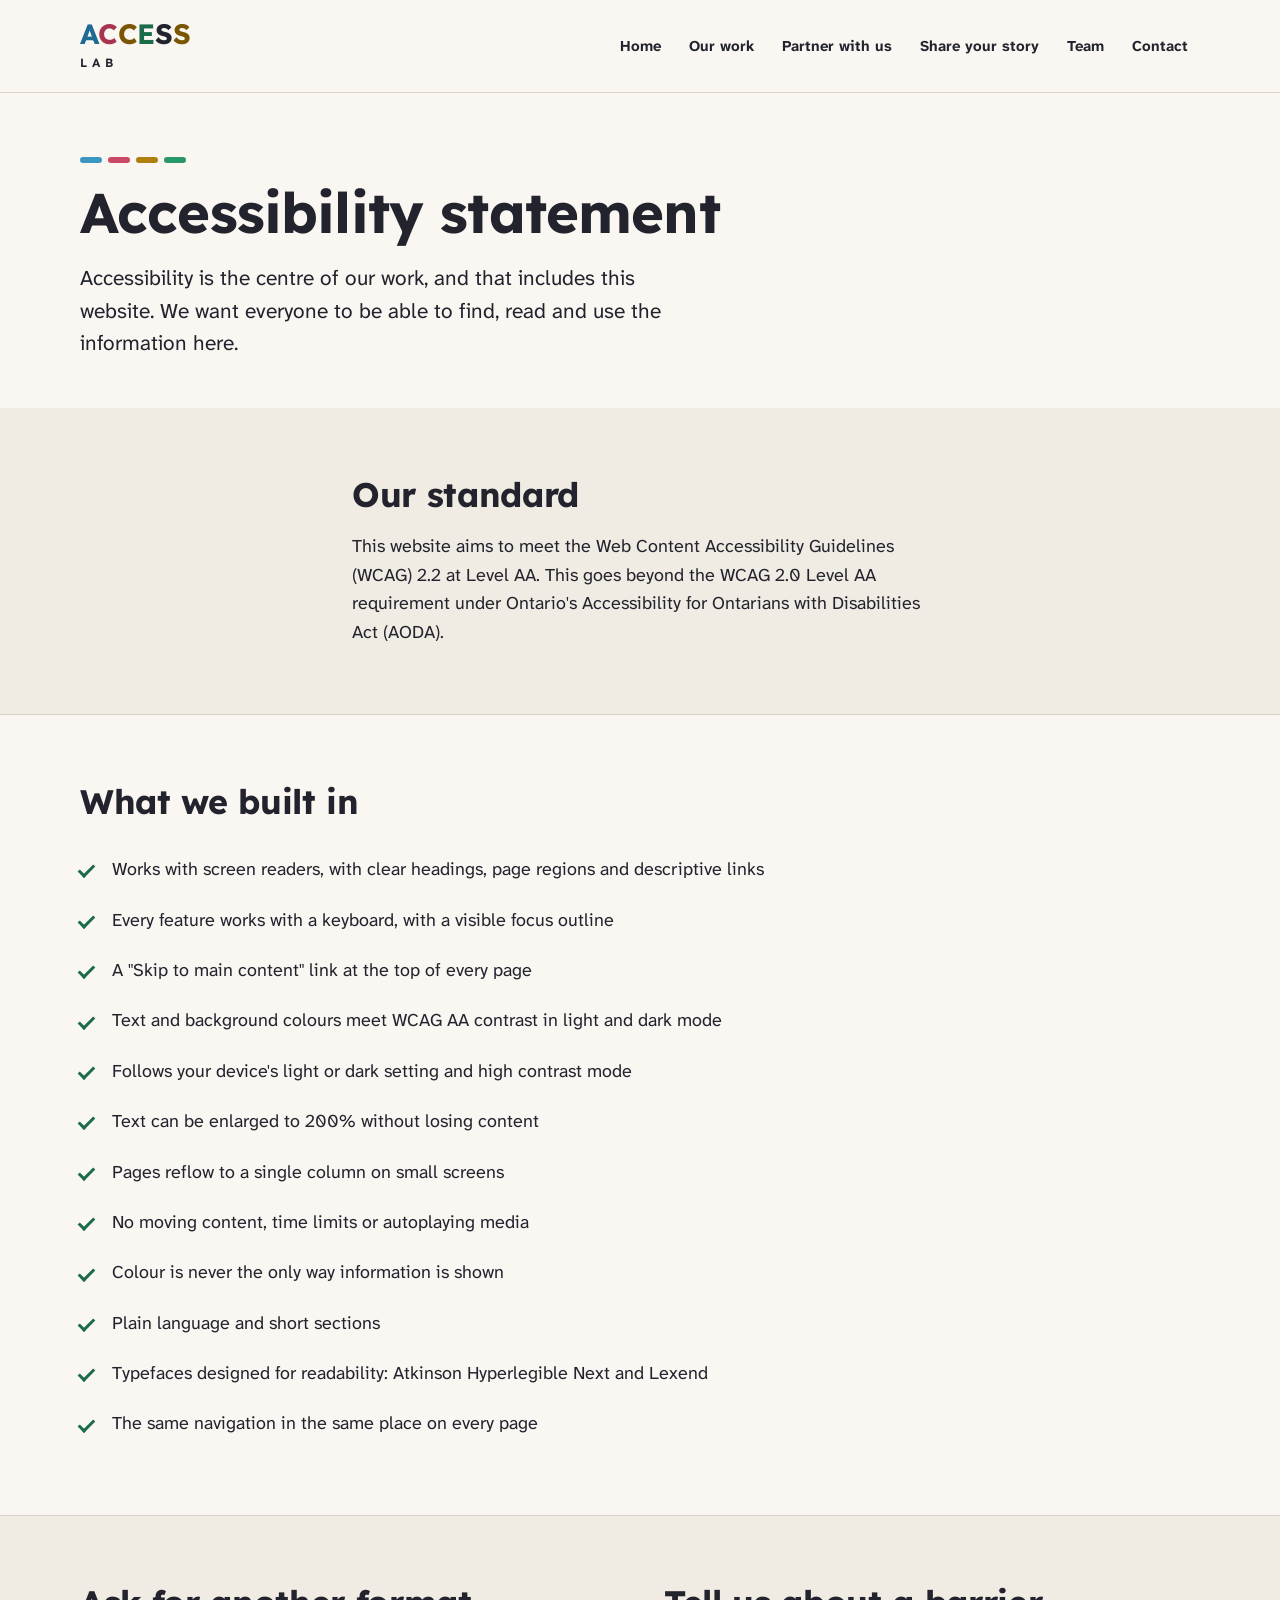
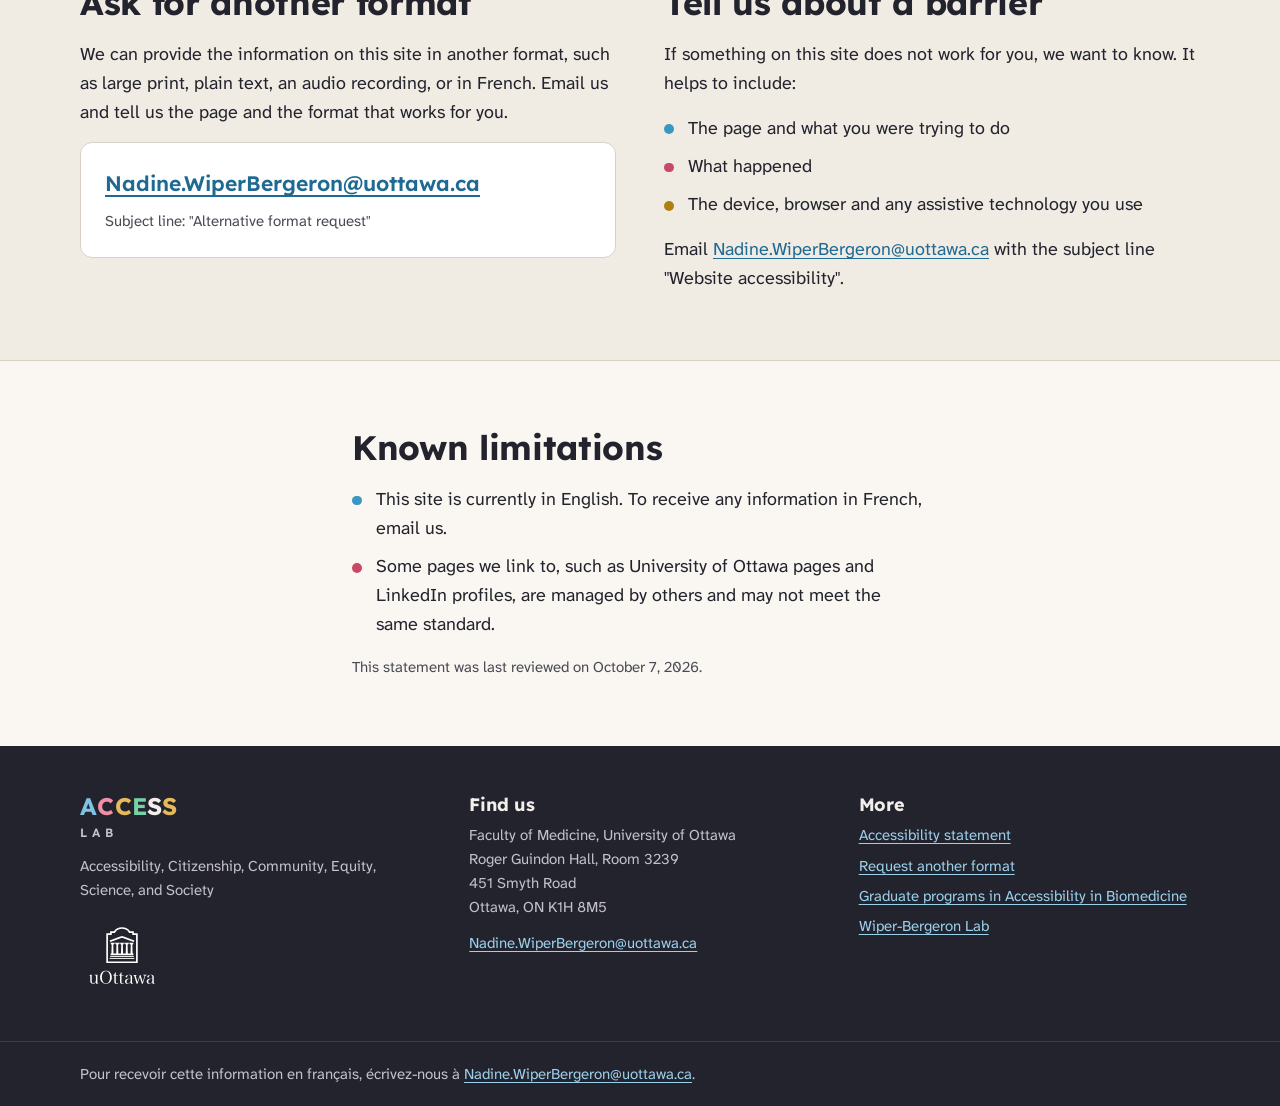
==== accessibility.html @ d4164652 "Add files via upload" ====
<!doctype html>
<html lang="en">
<head>
<meta charset="utf-8">
<meta name="viewport" content="width=device-width, initial-scale=1, viewport-fit=cover">
<title>Accessibility statement | ACCESS Lab</title>
<meta name="description" content="How the ACCESS Lab website is built for accessibility, how to ask for another format, and how to report a barrier.">
<meta name="color-scheme" content="light dark">
<link rel="icon" href="assets/favicon.svg" type="image/svg+xml">
<link rel="preconnect" href="https://fonts.googleapis.com">
<link rel="preconnect" href="https://fonts.gstatic.com" crossorigin>
<link rel="stylesheet" href="https://fonts.googleapis.com/css2?family=Atkinson+Hyperlegible+Next:ital,wght@0,400;0,700;1,400&amp;family=Lexend:wght@600;700&amp;display=swap">
<link rel="stylesheet" href="assets/site.css">
</head>
<body>
<a class="skip-link" href="#main">Skip to main content</a>
<header class="site-header">
  <div class="frame">
    <a class="brand" href="./"><span class="brand-word" aria-hidden="true"><span class="l-a">A</span><span class="l-c1">C</span><span class="l-c2">C</span><span class="l-e">E</span><span class="l-s1">S</span><span class="l-s2">S</span></span><span class="brand-sub" aria-hidden="true">LAB</span><span class="sr-only">ACCESS Lab home</span></a>
    <nav class="site-nav" aria-label="Main">
      <ul>
        <li><a href="./">Home</a></li>
        <li><a href="our-work.html">Our work</a></li>
        <li><a href="partner-with-us.html">Partner with us</a></li>
        <li><a href="share-your-story.html">Share your story</a></li>
        <li><a href="team.html">Team</a></li>
        <li><a href="contact.html">Contact</a></li>
      </ul>
    </nav>
  </div>
</header>
<main id="main" tabindex="-1">
<div class="page-intro">
  <div class="frame">
    <div class="shape-row" aria-hidden="true"><span class="s1"></span><span class="s2"></span><span class="s3"></span><span class="s4"></span></div>
    <h1>Accessibility statement</h1>
    <p class="lead">Accessibility is the centre of our work, and that includes this website. We want everyone to be able to find, read and use the information here.</p>
  </div>
</div>

<section class="section section-tint" aria-labelledby="standard-title">
  <div class="frame prose stack">
    <h2 id="standard-title">Our standard</h2>
    <p>This website aims to meet the Web Content Accessibility Guidelines (WCAG) 2.2 at Level AA. This goes beyond the WCAG 2.0 Level AA requirement under Ontario's Accessibility for Ontarians with Disabilities Act (AODA).</p>
  </div>
</section>

<section class="section" aria-labelledby="built-title">
  <div class="frame">
    <div class="section-head"><h2 id="built-title">What we built in</h2></div>
    <ul class="checks cols-2">
      <li>Works with screen readers, with clear headings, page regions and descriptive links</li>
      <li>Every feature works with a keyboard, with a visible focus outline</li>
      <li>A "Skip to main content" link at the top of every page</li>
      <li>Text and background colours meet WCAG AA contrast in light and dark mode</li>
      <li>Follows your device's light or dark setting and high contrast mode</li>
      <li>Text can be enlarged to 200% without losing content</li>
      <li>Pages reflow to a single column on small screens</li>
      <li>No moving content, time limits or autoplaying media</li>
      <li>Colour is never the only way information is shown</li>
      <li>Plain language and short sections</li>
      <li>Typefaces designed for readability: Atkinson Hyperlegible Next and Lexend</li>
      <li>The same navigation in the same place on every page</li>
    </ul>
  </div>
</section>

<section class="section section-tint" id="formats" aria-labelledby="formats-title" tabindex="-1">
  <div class="frame split">
    <div class="stack">
      <h2 id="formats-title">Ask for another format</h2>
      <p>We can provide the information on this site in another format, such as large print, plain text, an audio recording, or in French. Email us and tell us the page and the format that works for you.</p>
      <div class="contact-box">
        <p class="email"><a href="mailto:Nadine.WiperBergeron@uottawa.ca?subject=Alternative%20format%20request">Nadine.WiperBergeron@uottawa.ca</a></p>
        <p class="note">Subject line: "Alternative format request"</p>
      </div>
    </div>
    <div class="stack">
      <h2 id="barrier-title">Tell us about a barrier</h2>
      <p>If something on this site does not work for you, we want to know. It helps to include:</p>
      <ul class="dots">
        <li>The page and what you were trying to do</li>
        <li>What happened</li>
        <li>The device, browser and any assistive technology you use</li>
      </ul>
      <p>Email <a href="mailto:Nadine.WiperBergeron@uottawa.ca?subject=Website%20accessibility">Nadine.WiperBergeron@uottawa.ca</a> with the subject line "Website accessibility".</p>
    </div>
  </div>
</section>

<section class="section" aria-labelledby="limits-title">
  <div class="frame prose stack">
    <h2 id="limits-title">Known limitations</h2>
    <ul class="dots">
      <li>This site is currently in English. To receive any information in French, email us.</li>
      <li>Some pages we link to, such as University of Ottawa pages and LinkedIn profiles, are managed by others and may not meet the same standard.</li>
    </ul>
    <p class="note">This statement was last reviewed on October 7, 2026.</p>
  </div>
</section>
</main>
<footer class="site-footer">
  <div class="frame">
    <div class="footer-brand">
      <p class="brand" style="padding:0"><span class="brand-word" aria-hidden="true"><span class="l-a">A</span><span class="l-c1">C</span><span class="l-c2">C</span><span class="l-e">E</span><span class="l-s1">S</span><span class="l-s2">S</span></span><span class="brand-sub" aria-hidden="true">LAB</span><span class="sr-only">ACCESS Lab</span></p>
      <p style="margin-top:0.75rem">Accessibility, Citizenship, Community, Equity, Science, and Society</p>
      <img class="footer-logo" src="assets/uottawa-white.svg" alt="University of Ottawa" width="84" height="75">
    </div>
    <div>
      <h2>Find us</h2>
      <address>
        Faculty of Medicine, University of Ottawa<br>
        Roger Guindon Hall, Room 3239<br>
        451 Smyth Road<br>
        Ottawa, ON K1H 8M5
      </address>
      <p style="margin-top:0.75rem"><a href="mailto:Nadine.WiperBergeron@uottawa.ca">Nadine.WiperBergeron@uottawa.ca</a></p>
    </div>
    <nav aria-label="Footer">
      <h2>More</h2>
      <ul>
        <li><a href="accessibility.html">Accessibility statement</a></li>
        <li><a href="accessibility.html#formats">Request another format</a></li>
        <li><a href="https://www.uottawa.ca/faculty-medicine/graduate-postdoctoral/our-programs/accessibility-biomedicine">Graduate programs in Accessibility in Biomedicine</a></li>
        <li><a href="https://www.wiper-bergeronlab.com/">Wiper-Bergeron Lab</a></li>
      </ul>
    </nav>
  </div>
  <div class="footer-bottom">
    <div class="frame">
      <p lang="fr">Pour recevoir cette information en français, écrivez-nous à <a href="mailto:Nadine.WiperBergeron@uottawa.ca">Nadine.WiperBergeron@uottawa.ca</a>.</p>
    </div>
  </div>
</footer>
</body>
</html>
---- assets/site.css ----
/* ACCESS Lab website
   Layout: one readable column (about 65 characters) inside a wide frame; pathway cards and the
   multicoloured "community quilt" carry the identity. Colours follow the ACCESS Lab brochures.
   Every text colour below passes WCAG 2.2 AA (4.5:1) on every background it is used on, in both themes. */

:root {
  /* surfaces */
  --bg: #FAF7F2;
  --surface: #FFFFFF;
  --tint: #F1ECE3;
  --line: #D9D1C4;
  /* text */
  --ink: #23232E;
  --muted: #4A4A55;
  /* text-safe accents, one per ACCESS colour */
  --blue: #1F6A93;
  --pink: #A8344F;
  --gold: #7A5604;
  --green: #1C6B4B;
  /* decorative fills (shapes only, never text) */
  --c-blue: #3A97C2;
  --c-pink: #C84866;
  --c-gold: #B0800E;
  --c-green: #289868;
  --c-ink: #2A2A36;
  /* interaction */
  --link: #1F6A93;
  --link-hover: #154C6B;
  --focus: #1F6A93;
  --btn-bg: #1F6A93;
  --btn-ink: #FFFFFF;
  /* footer stays dark in both themes */
  --footer-bg: #23232E;
  --footer-ink: #F2EFEA;
  --footer-muted: #C4C1CB;
  --footer-link: #9AD0EA;

  --font-display: "Lexend", "Atkinson Hyperlegible Next", system-ui, -apple-system, "Segoe UI", sans-serif;
  --font-body: "Atkinson Hyperlegible Next", "Atkinson Hyperlegible", system-ui, -apple-system, "Segoe UI", sans-serif;

  --step--1: 0.9375rem;
  --step-0: 1.125rem;
  --step-1: 1.3125rem;
  --step-2: 1.625rem;
  --step-3: 2.125rem;
  --step-4: clamp(2.375rem, 1.6rem + 3.2vw, 3.5rem);

  --radius: 12px;
  --gutter: clamp(1rem, 0.6rem + 2vw, 2rem);
  --measure: 40rem;
  --frame: 74rem;
}

@media (prefers-color-scheme: dark) {
  :root:not([data-theme="light"]) {
    --bg: #16161D; --surface: #20202A; --tint: #282833; --line: #3D3D4A;
    --ink: #F2EFEA; --muted: #C4C1CB;
    --blue: #7FC3E3; --pink: #F28EA5; --gold: #E6B95A; --green: #74D3A6;
    --c-blue: #3A97C2; --c-pink: #D9607D; --c-gold: #C9951C; --c-green: #2FA874; --c-ink: #D9D6E0;
    --link: #7FC3E3; --link-hover: #B5DEF0; --focus: #7FC3E3;
    --btn-bg: #7FC3E3; --btn-ink: #16161D;
    --footer-bg: #0F0F14;
    color-scheme: dark;
  }
}
:root[data-theme="dark"] {
  --bg: #16161D; --surface: #20202A; --tint: #282833; --line: #3D3D4A;
  --ink: #F2EFEA; --muted: #C4C1CB;
  --blue: #7FC3E3; --pink: #F28EA5; --gold: #E6B95A; --green: #74D3A6;
  --c-blue: #3A97C2; --c-pink: #D9607D; --c-gold: #C9951C; --c-green: #2FA874; --c-ink: #D9D6E0;
  --link: #7FC3E3; --link-hover: #B5DEF0; --focus: #7FC3E3;
  --btn-bg: #7FC3E3; --btn-ink: #16161D;
  --footer-bg: #0F0F14;
  color-scheme: dark;
}

*, *::before, *::after { box-sizing: border-box; }
html { -webkit-text-size-adjust: 100%; text-size-adjust: 100%; }
body {
  overflow-wrap: break-word;
  margin: 0;
  background: var(--bg);
  color: var(--ink);
  font-family: var(--font-body);
  font-size: var(--step-0);
  line-height: 1.6;
}
img, svg { max-width: 100%; }
img { height: auto; }

h1, h2, h3 {
  font-family: var(--font-display);
  line-height: 1.2;
  text-wrap: balance;
  margin: 0;
  color: var(--ink);
}
h1 { font-size: var(--step-4); font-weight: 700; letter-spacing: -0.015em; }
h2 { font-size: var(--step-3); font-weight: 700; letter-spacing: -0.01em; }
h3 { font-size: var(--step-1); font-weight: 600; }
p, li, dd { text-wrap: pretty; }
p { margin: 0; }

a { color: var(--link); text-decoration-thickness: 0.08em; text-underline-offset: 0.18em; }
a:hover { color: var(--link-hover); text-decoration-thickness: 0.14em; }
:focus-visible {
  outline: 3px solid var(--focus);
  outline-offset: 3px;
  border-radius: 4px;
}

.sr-only {
  position: absolute !important; width: 1px; height: 1px; padding: 0; margin: -1px;
  overflow: hidden; clip: rect(0 0 0 0); white-space: nowrap; border: 0;
}
.skip-link {
  position: absolute; left: var(--gutter); top: -100px; z-index: 10;
  background: var(--btn-bg); color: var(--btn-ink);
  padding: 0.75rem 1rem; border-radius: 8px; font-weight: 700; text-decoration: none;
}
.skip-link:focus { top: 0.75rem; }

.frame { max-width: var(--frame); margin-inline: auto; padding-inline: var(--gutter); }
.prose { max-width: var(--measure); }
.stack { display: flex; flex-direction: column; gap: 1rem; }
.stack-lg { display: flex; flex-direction: column; gap: 1.75rem; }

/* ---------- header ---------- */
.site-header { border-bottom: 1px solid var(--line); background: var(--bg); }
.site-header .frame {
  display: flex; flex-wrap: wrap; align-items: center; justify-content: space-between;
  gap: 0.75rem 2rem; padding-block: 1rem;
}
.brand {
  display: inline-flex; flex-direction: column; text-decoration: none; color: var(--ink);
  padding: 0.25rem 0;
}
.brand-word { font-family: var(--font-display); font-weight: 700; font-size: 1.75rem; line-height: 1; letter-spacing: 0.01em; }
.brand-sub { font-family: var(--font-display); font-weight: 600; font-size: 0.75rem; letter-spacing: 0.42em; margin-top: 0.3rem; }
.l-a { color: var(--blue); } .l-c1 { color: var(--pink); } .l-c2 { color: var(--gold); }
.l-e { color: var(--green); } .l-s1 { color: var(--ink); } .l-s2 { color: var(--gold); }

.site-nav ul { list-style: none; margin: 0; padding: 0; display: flex; flex-wrap: wrap; gap: 0.25rem 0.25rem; }
.site-nav a {
  display: inline-flex; align-items: center; min-height: 44px; padding: 0.25rem 0.75rem;
  border-radius: 8px; color: var(--ink); text-decoration: none; font-weight: 700; font-size: var(--step--1);
}
.site-nav a:hover { background: var(--tint); text-decoration: underline; }
.site-nav a[aria-current="page"] {
  text-decoration: underline; text-decoration-thickness: 3px; text-underline-offset: 0.45em;
  text-decoration-color: var(--blue);
}

/* ---------- page sections ---------- */
main { display: block; }
.section { padding-block: clamp(2.5rem, 1.8rem + 3vw, 4.5rem); }
.section + .section { border-top: 1px solid var(--line); }
.section-tint { background: var(--tint); }
.section-head { display: flex; flex-direction: column; gap: 0.75rem; margin-bottom: 2rem; max-width: var(--measure); }
.eyebrow {
  font-family: var(--font-display); font-size: var(--step--1); font-weight: 600;
  letter-spacing: 0.08em; text-transform: uppercase; color: var(--muted);
}
.lead { font-size: var(--step-1); line-height: 1.55; color: var(--ink); max-width: var(--measure); }

/* page intro for inner pages */
.page-intro { padding-block: clamp(2.5rem, 1.8rem + 3vw, 4rem) clamp(2rem, 1.5rem + 2vw, 3rem); }
.page-intro .frame { display: flex; flex-direction: column; gap: 1rem; }
.shape-row { display: flex; gap: 6px; }
.shape-row span { width: 22px; height: 6px; border-radius: 3px; }
.shape-row .s1 { background: var(--c-blue); } .shape-row .s2 { background: var(--c-pink); }
.shape-row .s3 { background: var(--c-gold); } .shape-row .s4 { background: var(--c-green); }

/* ---------- home hero ---------- */
.hero .frame {
  display: grid; grid-template-columns: minmax(0, 1.25fr) minmax(0, 1fr);
  align-items: center; gap: 2rem 3rem; padding-block: clamp(2.5rem, 1.5rem + 4vw, 5rem);
}
.hero-text { display: flex; flex-direction: column; gap: 1.25rem; min-width: 0; }
.quilt { width: 100%; max-width: 26rem; justify-self: end; }
.quilt .q-blue { fill: var(--c-blue); } .quilt .q-pink { fill: var(--c-pink); }
.quilt .q-gold { fill: var(--c-gold); } .quilt .q-green { fill: var(--c-green); }
.quilt .q-ink { fill: var(--c-ink); }
.quilt .q-ring-pink { fill: none; stroke: var(--c-pink); stroke-width: 10; }
.quilt .q-open { fill: none; stroke: var(--ink); stroke-width: 2; stroke-dasharray: 6 5; }
.quilt .q-plus { stroke: var(--ink); stroke-width: 2.4; stroke-linecap: round; }
@media (max-width: 52rem) {
  .hero .frame { grid-template-columns: minmax(0, 1fr); }
  .quilt { justify-self: start; max-width: 18rem; order: -1; }
}

/* ---------- buttons ---------- */
.actions { display: flex; flex-wrap: wrap; gap: 0.75rem; }
.btn {
  display: inline-flex; align-items: center; justify-content: center; min-height: 48px;
  padding: 0.6rem 1.25rem; border-radius: 10px; border: 2px solid var(--btn-bg);
  background: var(--btn-bg); color: var(--btn-ink); font-family: var(--font-display);
  font-weight: 600; font-size: var(--step-0); text-decoration: none; line-height: 1.2;
}
.btn:hover { color: var(--btn-ink); text-decoration: underline; }
.btn-secondary { background: transparent; color: var(--ink); border-color: var(--ink); }
.btn-secondary:hover { color: var(--ink); background: var(--tint); }

/* ---------- cards ---------- */
.cards { display: grid; grid-template-columns: repeat(auto-fit, minmax(min(100%, 19rem), 1fr)); gap: 1.25rem; }
.card {
  position: relative; display: flex; flex-direction: column; gap: 0.75rem;
  background: var(--surface); border: 1px solid var(--line); border-radius: var(--radius);
  padding: 1.5rem; min-width: 0;
}
.card .who { font-size: var(--step--1); font-weight: 700; color: var(--muted); }
.card h3 a { color: var(--ink); text-decoration: underline; text-decoration-color: var(--line); text-decoration-thickness: 2px; }
.card h3 a::after { content: ""; position: absolute; inset: 0; border-radius: var(--radius); }
.card:hover { border-color: var(--ink); }
.card:hover h3 a { text-decoration-color: currentColor; }
.card:focus-within { outline: 3px solid var(--focus); outline-offset: 3px; }
.card h3 a:focus-visible { outline: none; }
.card .go { margin-top: auto; font-weight: 700; color: var(--link); }
.mark { width: 28px; height: 28px; flex: none; }
.mark-blue { background: var(--c-blue); border-radius: 6px; }
.mark-pink { background: var(--c-pink); border-radius: 999px; }
.mark-gold { background: var(--c-gold); border-radius: 28px 0 0 0; }
.mark-green { background: var(--c-green); border-radius: 0 0 28px 28px; }
.mark-ink { border: 6px solid var(--c-ink); border-radius: 999px; }

/* feature list: shape + heading + text */
.features { list-style: none; margin: 0; padding: 0; display: grid; grid-template-columns: repeat(auto-fit, minmax(min(100%, 16rem), 1fr)); gap: 1.75rem 2rem; }
.features li { display: flex; flex-direction: column; gap: 0.6rem; min-width: 0; }
.features .mark { width: 22px; height: 22px; }
.features .mark-gold { border-radius: 22px 0 0 0; }
.features .mark-green { border-radius: 0 0 22px 22px; }
.features .mark-ink { border-width: 5px; }

/* simple bullet list with coloured dots */
.dots { list-style: none; margin: 0; padding: 0; display: flex; flex-direction: column; gap: 0.6rem; }
.dots li { position: relative; padding-left: 1.5rem; }
.dots li::before {
  content: ""; position: absolute; left: 0; top: 0.6em; width: 0.6rem; height: 0.6rem;
  border-radius: 999px; background: var(--c-blue);
}
.dots li:nth-child(5n+2)::before { background: var(--c-pink); }
.dots li:nth-child(5n+3)::before { background: var(--c-gold); }
.dots li:nth-child(5n+4)::before { background: var(--c-green); }
.dots li:nth-child(5n+5)::before { background: var(--c-ink); }
.cols-2 { columns: 2 18rem; column-gap: 2.5rem; }
.cols-2 li { break-inside: avoid; margin-bottom: 0.6rem; }

/* check list */
.checks { list-style: none; margin: 0; padding: 0; display: flex; flex-direction: column; gap: 0.75rem; }
.checks li { position: relative; padding-left: 2rem; }
.checks li::before {
  content: ""; position: absolute; left: 0.15rem; top: 0.35em; width: 0.55rem; height: 1rem;
  border: solid var(--green); border-width: 0 3px 3px 0; transform: rotate(45deg);
}

/* numbered steps: a real sequence */
.steps { list-style: none; counter-reset: step; margin: 0; padding: 0; display: flex; flex-direction: column; gap: 0; max-width: var(--measure); }
.steps li { counter-increment: step; position: relative; padding: 0 0 1.75rem 3.5rem; }
.steps li::before {
  content: counter(step); position: absolute; left: 0; top: 0; width: 2.25rem; height: 2.25rem;
  border-radius: 999px; background: var(--surface); border: 3px solid var(--green); color: var(--ink);
  font-family: var(--font-display); font-weight: 700; display: grid; place-items: center; font-size: 1rem;
}
.steps li:not(:last-child)::after {
  content: ""; position: absolute; left: calc(1.125rem - 1px); top: 2.5rem; bottom: 0.25rem; width: 2px; background: var(--line);
}
.steps h3 { font-size: var(--step-1); margin-bottom: 0.35rem; }

/* ACCESS acronym */
.acronym { list-style: none; margin: 0; padding: 0; display: grid; grid-template-columns: repeat(auto-fit, minmax(min(100%, 10.5rem), 1fr)); gap: 0.75rem; }
.acronym li {
  background: var(--surface); border: 1px solid var(--line); border-radius: var(--radius);
  padding: 1rem 1.1rem; font-family: var(--font-display); font-weight: 600; font-size: var(--step-0);
}
.acronym b { display: block; font-size: 2.25rem; line-height: 1; margin-bottom: 0.35rem; font-weight: 700; }

/* callout */
.callout {
  background: var(--surface); border: 2px solid var(--ink); border-radius: var(--radius);
  padding: clamp(1.5rem, 1rem + 2vw, 2.5rem); display: grid; gap: 1rem 2.5rem;
  grid-template-columns: minmax(0, 1.4fr) minmax(0, 1fr); align-items: center;
}
.callout .stack { min-width: 0; }
@media (max-width: 52rem) { .callout { grid-template-columns: minmax(0, 1fr); } }
.pill {
  align-self: flex-start; display: inline-block; padding: 0.3rem 0.8rem; border-radius: 999px;
  background: var(--tint); color: var(--ink); font-weight: 700; font-size: var(--step--1);
  border: 1px solid var(--line);
}

/* at-a-glance definition list */
.glance { margin: 0; display: grid; grid-template-columns: max-content minmax(0, 1fr); gap: 0; border-top: 1px solid var(--line); }
.glance dt, .glance dd { padding: 0.8rem 0; border-bottom: 1px solid var(--line); margin: 0; }
.glance dt { font-weight: 700; padding-right: 1.5rem; color: var(--ink); }
@media (max-width: 30rem) {
  .glance { grid-template-columns: minmax(0, 1fr); }
  .glance dt { border-bottom: 0; padding-bottom: 0; }
}

/* quote */
.quote { margin: 0; font-family: var(--font-display); font-weight: 600; font-size: var(--step-2); line-height: 1.3; max-width: 32rem; }
.quote p::before { content: "\201C"; color: var(--gold); }
.quote p::after { content: "\201D"; color: var(--gold); }

/* contact block */
.contact-box {
  background: var(--surface); border: 1px solid var(--line); border-radius: var(--radius);
  padding: 1.5rem; display: flex; flex-direction: column; gap: 0.5rem; max-width: var(--measure);
}
.email { font-family: var(--font-display); font-weight: 600; font-size: var(--step-1); overflow-wrap: anywhere; }
.note { font-size: var(--step--1); color: var(--muted); }
address { font-style: normal; }

/* on-this-page nav */
.toc { background: var(--tint); border-radius: var(--radius); padding: 1.25rem 1.5rem; max-width: var(--measure); }
.toc h2 { font-size: var(--step-0); margin-bottom: 0.5rem; }
.toc ul { margin: 0; padding-left: 1.25rem; display: flex; flex-direction: column; gap: 0.25rem; }

/* two column section body */
.split { display: grid; grid-template-columns: minmax(0, 1fr) minmax(0, 1fr); gap: 2rem 3rem; align-items: start; }
@media (max-width: 52rem) { .split { grid-template-columns: minmax(0, 1fr); } }

/* team */
.people { list-style: none; margin: 0; padding: 0; display: flex; flex-direction: column; gap: 2.5rem; }
.person { display: grid; grid-template-columns: 9rem minmax(0, 1fr); gap: 1.5rem 2rem; align-items: start; }
.person .photo {
  width: 9rem; aspect-ratio: 1; border-radius: 999px; display: grid; place-items: center;
  font-family: var(--font-display); font-weight: 700; font-size: 2.25rem; color: #FFFFFF; max-width: 100%;
}
.person .photo.p-blue { background: #1F6A93; } .person .photo.p-pink { background: #A8344F; } .person .photo.p-green { background: #1C6B4B; }
.person .role { font-weight: 700; color: var(--muted); }
@media (max-width: 36rem) { .person { grid-template-columns: minmax(0, 1fr); } .person .photo { width: 6.5rem; font-size: 1.75rem; } }

/* ---------- footer ---------- */
.site-footer { background: var(--footer-bg); color: var(--footer-ink); margin-top: 0; }
.site-footer .frame { padding-block: 3rem; display: grid; grid-template-columns: repeat(auto-fit, minmax(min(100%, 15rem), 1fr)); gap: 2rem 3rem; }
.site-footer a { color: var(--footer-link); }
.site-footer a:hover { color: #FFFFFF; }
.site-footer :focus-visible { outline-color: var(--footer-link); }
.site-footer h2 { font-size: var(--step-0); color: var(--footer-ink); margin-bottom: 0.5rem; }
.site-footer p, .site-footer address { color: var(--footer-muted); font-size: var(--step--1); line-height: 1.6; }
.site-footer ul { list-style: none; margin: 0; padding: 0; display: flex; flex-direction: column; gap: 0.4rem; font-size: var(--step--1); }
.footer-brand .brand-word { font-size: 1.5rem; }
.footer-brand .l-s1 { color: #F2EFEA; }
.footer-brand .l-a { color: #7FC3E3; } .footer-brand .l-c1 { color: #F28EA5; } .footer-brand .l-c2, .footer-brand .l-s2 { color: #E6B95A; } .footer-brand .l-e { color: #74D3A6; }
.footer-logo { width: 84px; height: auto; display: block; margin-top: 1rem; }
.footer-bottom { border-top: 1px solid #3D3D4A; }
.footer-bottom .frame { padding-block: 1.25rem; display: block; }

/* ---------- user preferences ---------- */
@media (prefers-reduced-motion: reduce) {
  *, *::before, *::after { transition: none !important; animation: none !important; scroll-behavior: auto !important; }
}
@media (forced-colors: active) {
  .card, .callout, .contact-box, .acronym li, .btn { border: 2px solid CanvasText; }
  .mark, .shape-row, .quilt, .dots li::before { forced-color-adjust: auto; }
  .site-nav a[aria-current="page"] { text-decoration-color: CanvasText; }
}
@media print {
  .site-nav, .skip-link, .quilt, .actions { display: none !important; }
  body { background: #FFFFFF; color: #000000; }
  a[href^="http"]::after { content: " (" attr(href) ")"; font-size: 0.85em; }
}

/* sections and main that receive focus from skip and in-page links show no ring */
[tabindex="-1"]:focus { outline: none; }
/* five-item lists sit 3 + 2 instead of leaving one alone on a row */
.features.five { grid-template-columns: repeat(auto-fit, minmax(min(100%, 19rem), 1fr)); }
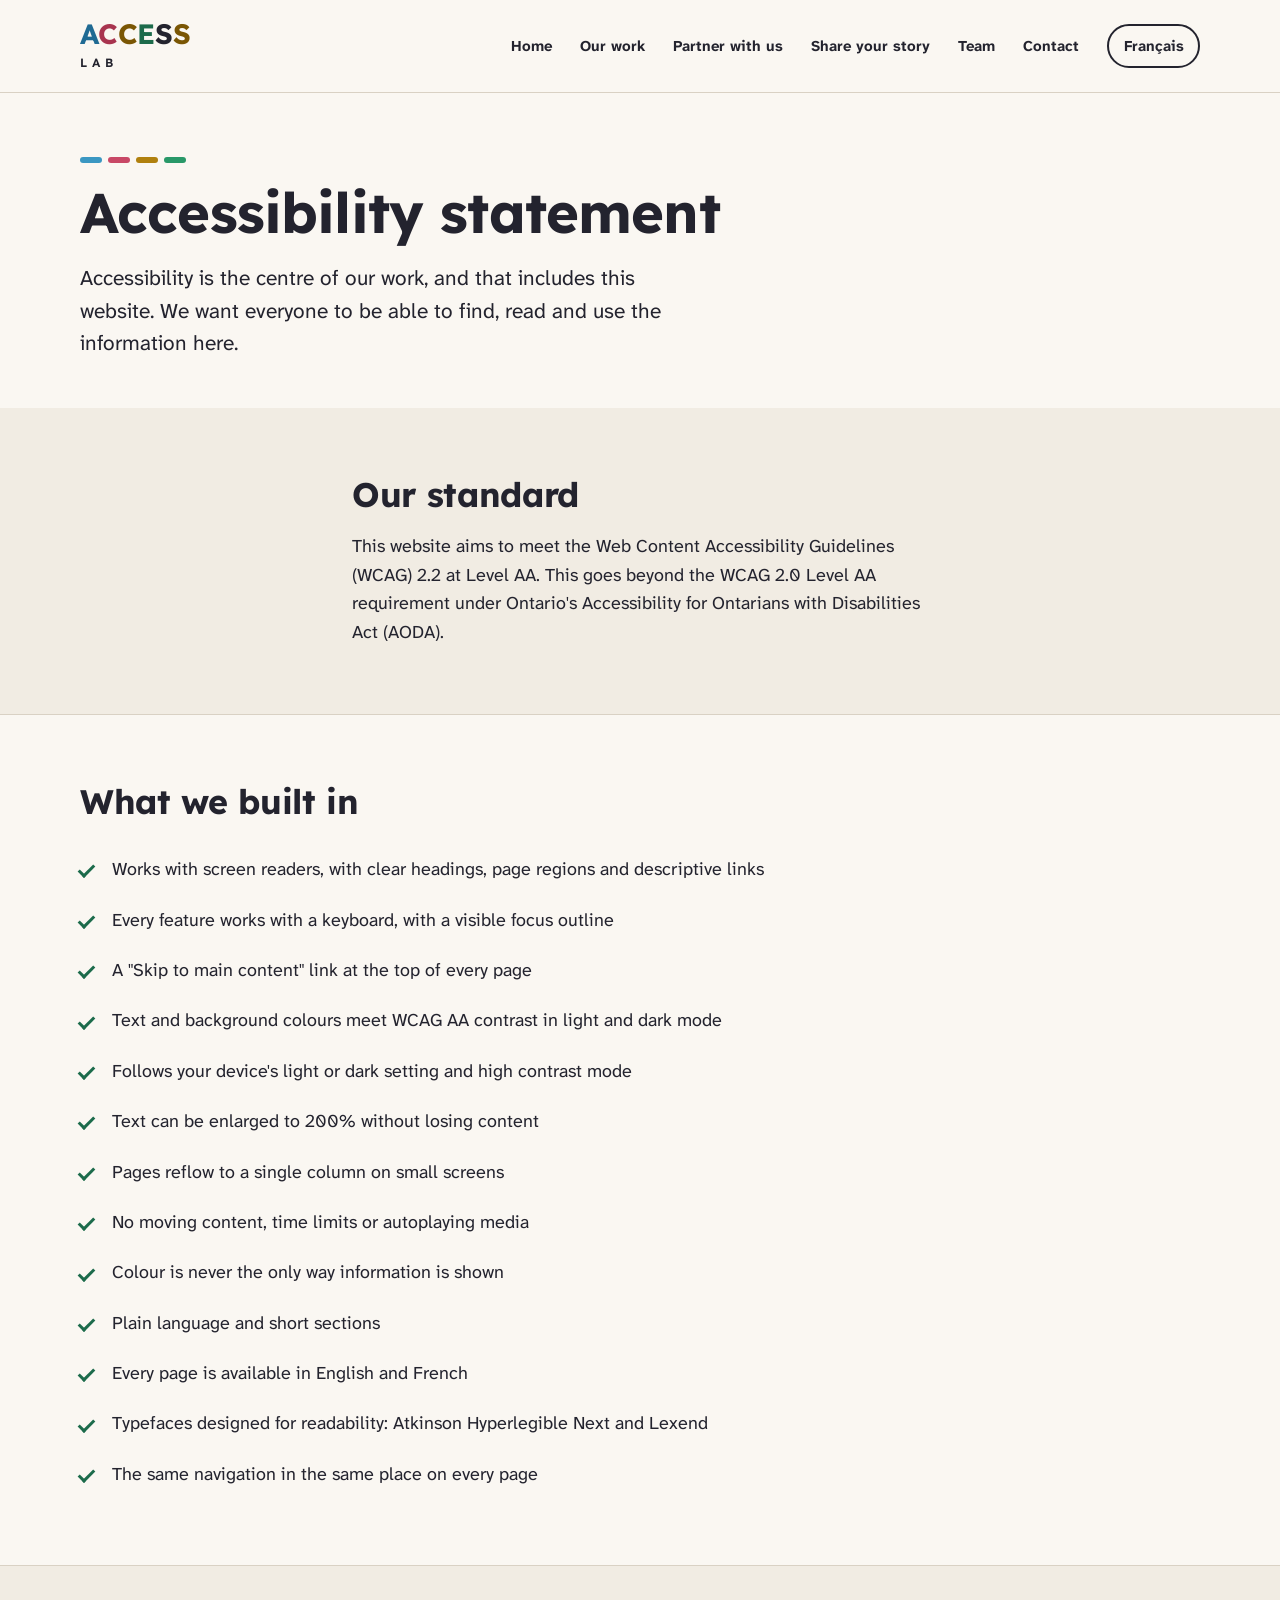
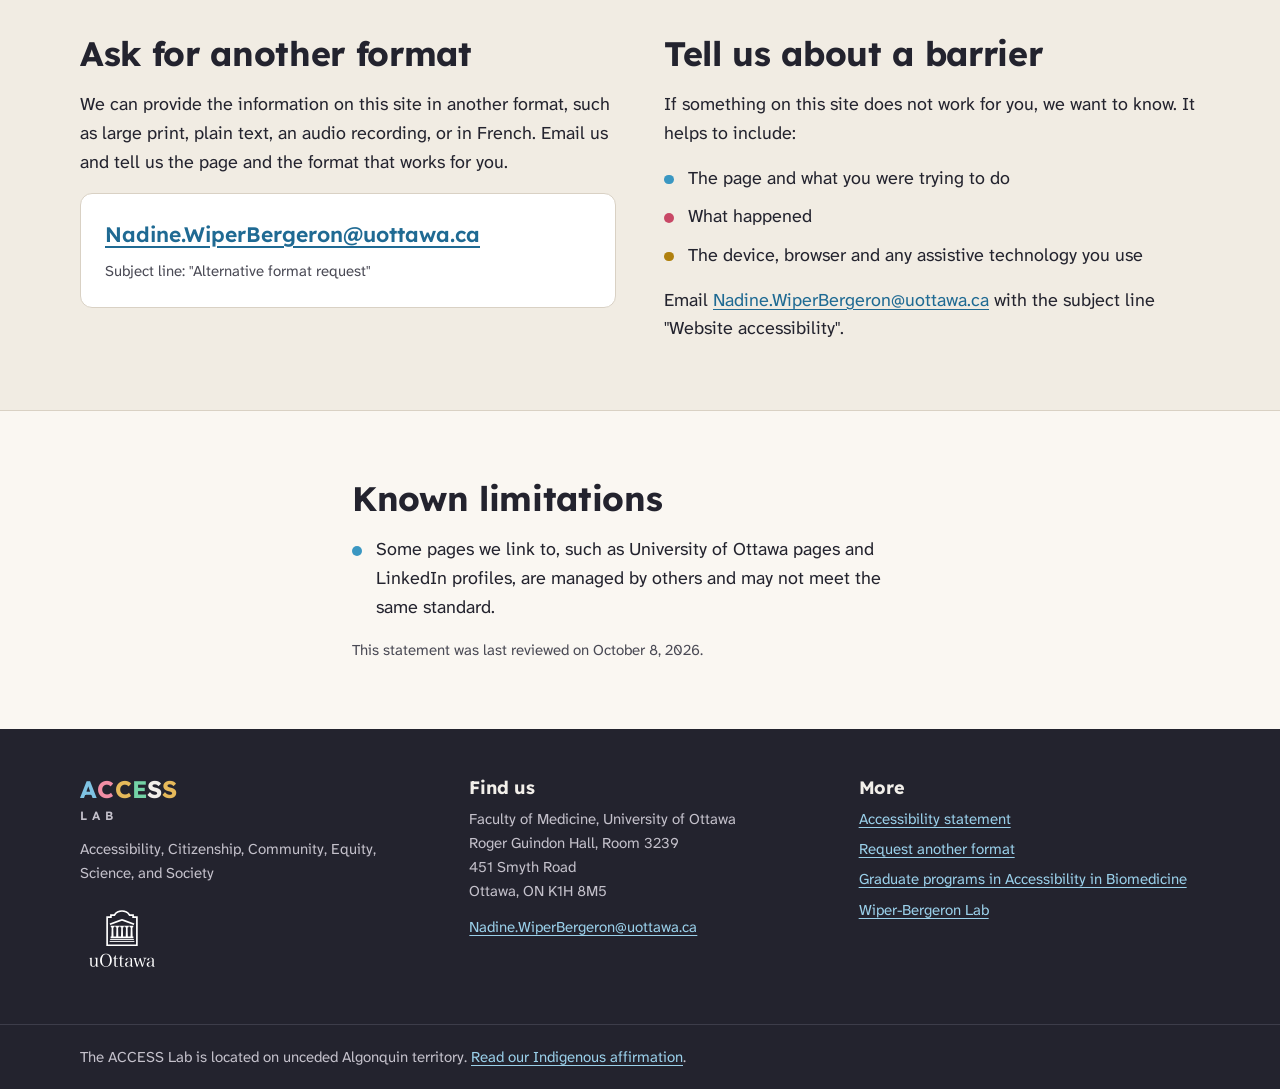
==== commit 95db28a4: "Add files via upload" ====
--- a/accessibility.html
+++ b/accessibility.html
@@ -6,6 +6,8 @@
 <title>Accessibility statement | ACCESS Lab</title>
 <meta name="description" content="How the ACCESS Lab website is built for accessibility, how to ask for another format, and how to report a barrier.">
 <meta name="color-scheme" content="light dark">
+<link rel="alternate" hreflang="en" href="accessibility.html">
+<link rel="alternate" hreflang="fr" href="fr/accessibilite.html">
 <link rel="icon" href="assets/favicon.svg" type="image/svg+xml">
 <link rel="preconnect" href="https://fonts.googleapis.com">
 <link rel="preconnect" href="https://fonts.gstatic.com" crossorigin>
@@ -17,16 +19,19 @@
 <header class="site-header">
   <div class="frame">
     <a class="brand" href="./"><span class="brand-word" aria-hidden="true"><span class="l-a">A</span><span class="l-c1">C</span><span class="l-c2">C</span><span class="l-e">E</span><span class="l-s1">S</span><span class="l-s2">S</span></span><span class="brand-sub" aria-hidden="true">LAB</span><span class="sr-only">ACCESS Lab home</span></a>
-    <nav class="site-nav" aria-label="Main">
-      <ul>
-        <li><a href="./">Home</a></li>
-        <li><a href="our-work.html">Our work</a></li>
-        <li><a href="partner-with-us.html">Partner with us</a></li>
-        <li><a href="share-your-story.html">Share your story</a></li>
-        <li><a href="team.html">Team</a></li>
-        <li><a href="contact.html">Contact</a></li>
-      </ul>
-    </nav>
+    <div class="header-right">
+      <nav class="site-nav" aria-label="Main">
+        <ul>
+          <li><a href="./">Home</a></li>
+          <li><a href="our-work.html">Our work</a></li>
+          <li><a href="partner-with-us.html">Partner with us</a></li>
+          <li><a href="share-your-story.html">Share your story</a></li>
+          <li><a href="team.html">Team</a></li>
+          <li><a href="contact.html">Contact</a></li>
+        </ul>
+      </nav>
+      <a class="lang-switch" href="fr/accessibilite.html" lang="fr" hreflang="fr" aria-label="Version française de cette page">Français</a>
+    </div>
   </div>
 </header>
 <main id="main" tabindex="-1">
@@ -59,6 +64,7 @@
       <li>No moving content, time limits or autoplaying media</li>
       <li>Colour is never the only way information is shown</li>
       <li>Plain language and short sections</li>
+      <li>Every page is available in English and French</li>
       <li>Typefaces designed for readability: Atkinson Hyperlegible Next and Lexend</li>
       <li>The same navigation in the same place on every page</li>
     </ul>
@@ -92,10 +98,9 @@
   <div class="frame prose stack">
     <h2 id="limits-title">Known limitations</h2>
     <ul class="dots">
-      <li>This site is currently in English. To receive any information in French, email us.</li>
-      <li>Some pages we link to, such as University of Ottawa pages and LinkedIn profiles, are managed by others and may not meet the same standard.</li>
+            <li>Some pages we link to, such as University of Ottawa pages and LinkedIn profiles, are managed by others and may not meet the same standard.</li>
     </ul>
-    <p class="note">This statement was last reviewed on October 7, 2026.</p>
+    <p class="note">This statement was last reviewed on October 8, 2026.</p>
   </div>
 </section>
 </main>
@@ -128,7 +133,7 @@
   </div>
   <div class="footer-bottom">
     <div class="frame">
-      <p lang="fr">Pour recevoir cette information en français, écrivez-nous à <a href="mailto:Nadine.WiperBergeron@uottawa.ca">Nadine.WiperBergeron@uottawa.ca</a>.</p>
+      <p>The ACCESS Lab is located on unceded Algonquin territory. <a href="./#affirmation">Read our Indigenous affirmation</a>.</p>
     </div>
   </div>
 </footer>
--- a/assets/site.css
+++ b/assets/site.css
@@ -366,3 +366,20 @@
 [tabindex="-1"]:focus { outline: none; }
 /* five-item lists sit 3 + 2 instead of leaving one alone on a row */
 .features.five { grid-template-columns: repeat(auto-fit, minmax(min(100%, 19rem), 1fr)); }
+
+/* header: nav plus language switch */
+.header-right { display: flex; flex-wrap: wrap; align-items: center; gap: 0.5rem 1rem; }
+.lang-switch {
+  display: inline-flex; align-items: center; min-height: 44px; padding: 0.25rem 0.9rem;
+  border: 2px solid var(--ink); border-radius: 999px; color: var(--ink); text-decoration: none;
+  font-weight: 700; font-size: var(--step--1);
+}
+.lang-switch:hover { background: var(--tint); color: var(--ink); text-decoration: underline; }
+
+/* Indigenous affirmation */
+.affirmation { background: var(--tint); }
+.affirmation h2 { font-size: var(--step-2); }
+
+/* French quotation marks */
+.quote:lang(fr) p::before { content: "\00AB\00A0"; }
+.quote:lang(fr) p::after { content: "\00A0\00BB"; }
